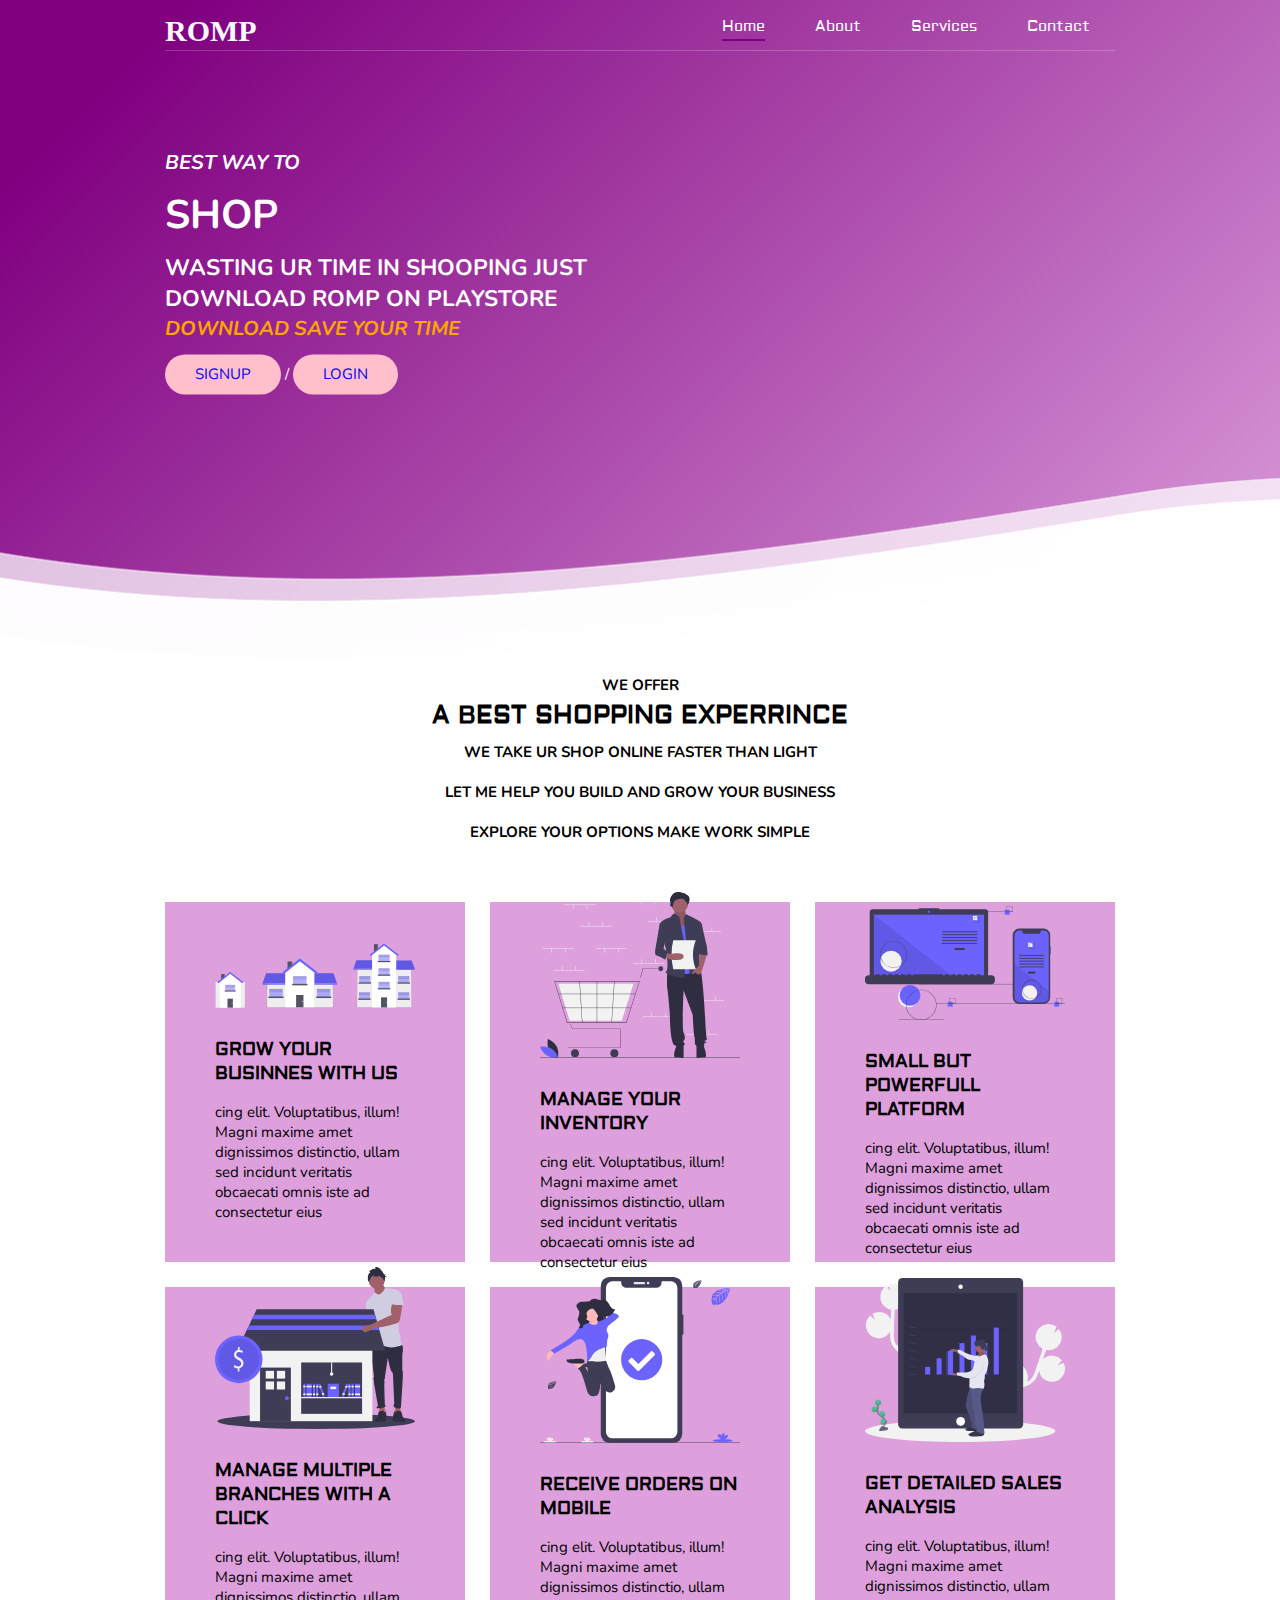
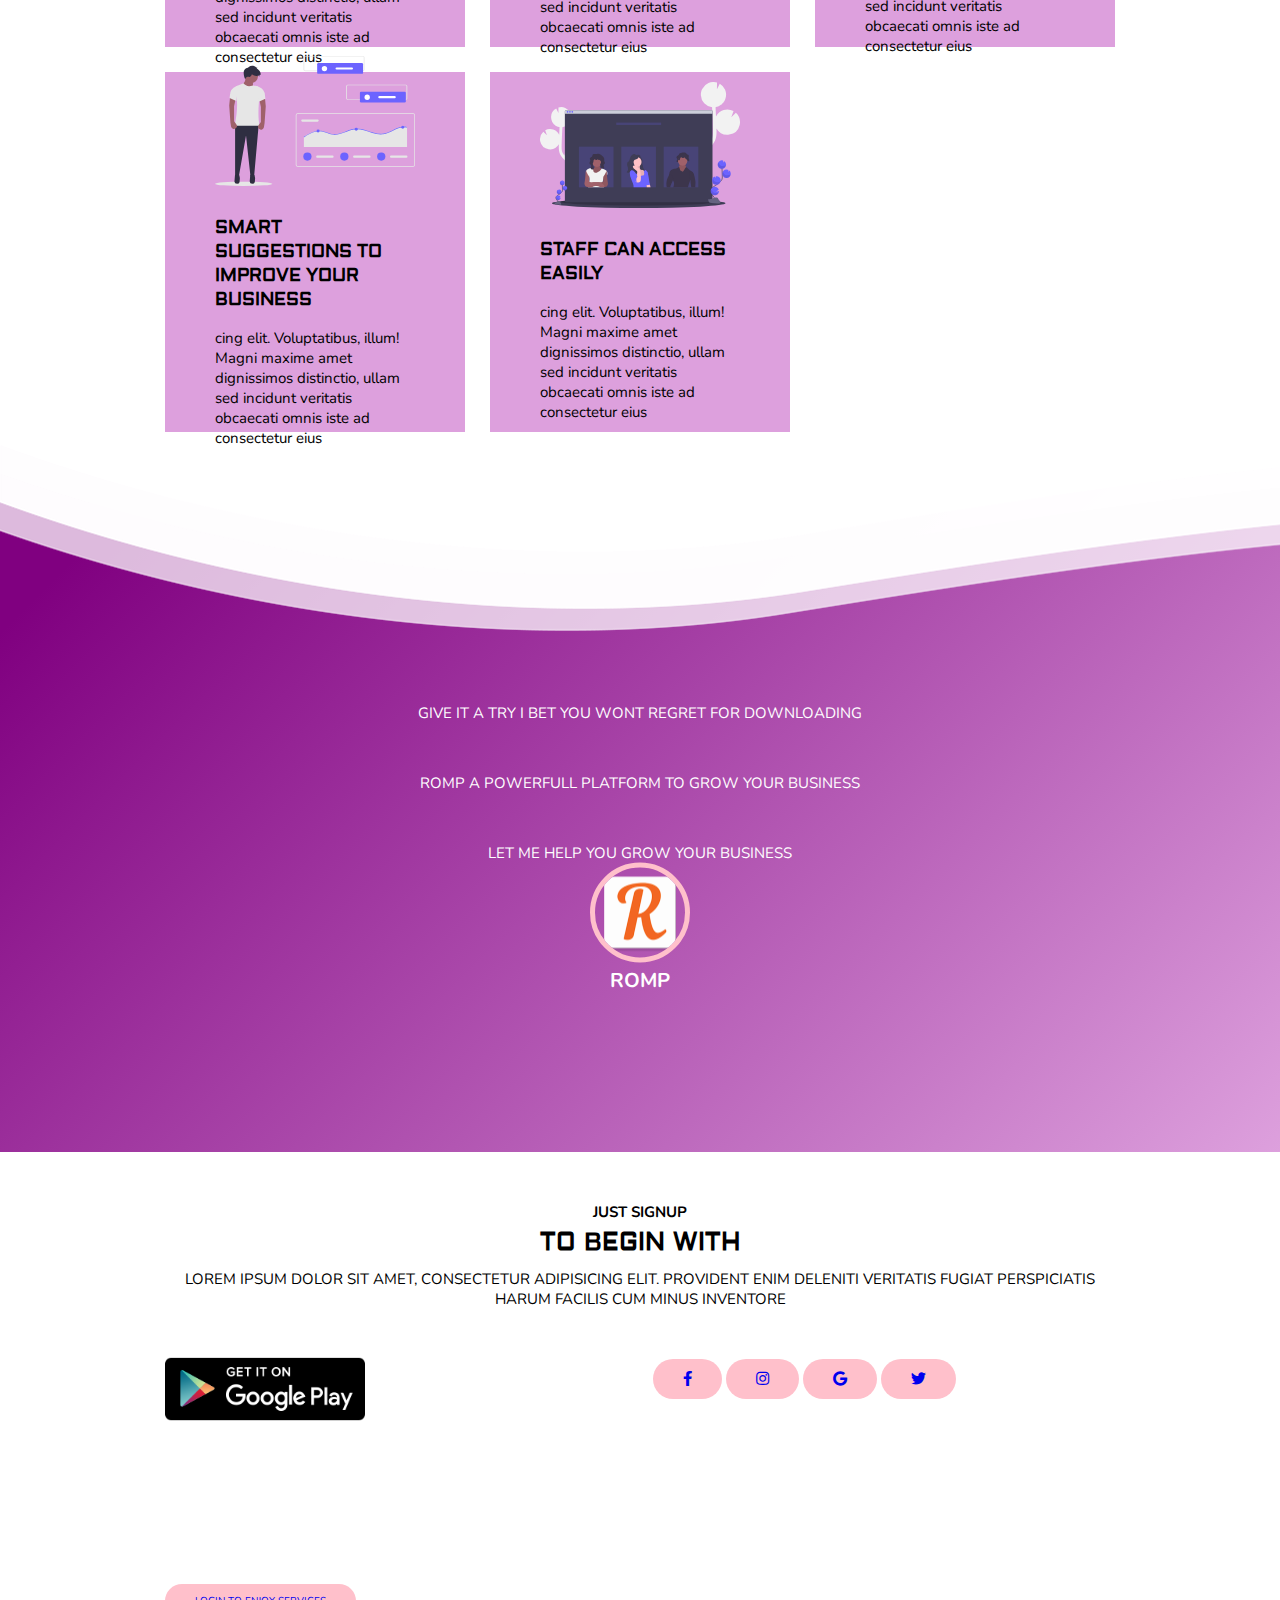
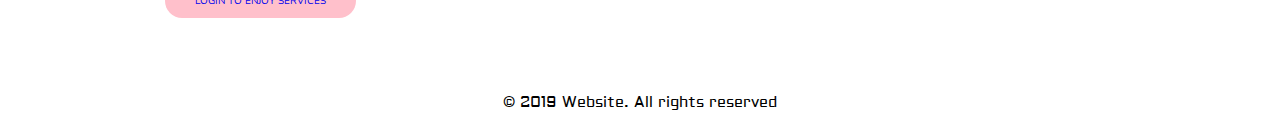
==== index.html @ 6a918bd6 "Add files via upload" ====
<!doctype html>
<html lang="en">
<head>
    <meta charset="UTF-8">
    <meta name="viewport"
          content="width=device-width, user-scalable=no, initial-scale=1.0, maximum-scale=1.0, minimum-scale=1.0">
    <meta http-equiv="X-UA-Compatible" content="ie=edge">
    <title>shop</title>
    <!--Ion Icons-->
    <link href="https://unpkg.com/ionicons@4.5.10-0/dist/css/ionicons.min.css" rel="stylesheet">
    <!--Google Fonts-->
    <link href="https://fonts.googleapis.com/css?family=Nunito&display=swap" rel="stylesheet">
    <link href="https://fonts.googleapis.com/css?family=Aldrich&display=swap" rel="stylesheet">
    <!--Our own stylesheet-->
    <link rel="stylesheet" href="index.css">
    <link rel="stylesheet" href="https://use.fontawesome.com/releases/v5.4.1/css/all.css">
</head>
<body>
    <header>
        <div class="container">
            <nav>
                <div class="nav-brand">
                    <a href="index.html">
                        <img src="./image" alt="">
                    </a>
                    <h1>
                        ROMP
                    </h1>
                </div>
                <div class="menu-icons open">
                    <i class="icon ion-md-menu"></i>
                </div>
                <ul class="nav-list">
                    <div class="menu-icons close">
                        <i class="icon ion-md-close"></i>
                    </div>
                    <li class="nav-item">
                        <a href="index.html" class="nav-link current">Home</a>
                    </li>
                    <li class="nav-item">
                        <a href="#" class="nav-link">About</a>
                    </li>
                    <li class="nav-item">
                        <a href="#" class="nav-link">Services</a>
                    </li>
                    <li class="nav-item">
                        <a href="#" class="nav-link">Contact</a>
                    </li>
                </ul>
            </nav>
        </div>
    </header>
    <main>
        <section class="section">
            <div class="container">
                <div class="main-message">
                    <h3>Best Way to</h3>
                    <h1>Shop</h1>
                    <p>
                       <h2>Wasting ur time in shooping
                        Just download Romp on playstore</h2> 
                        <h3><a class="link" href="https://play.google.com/store/apps/developer?id=VamsiMos" class="a">Download save your time </a></h3>
                    </p>
                    <div class="cta">
                        <a href="#" class="btn">Signup</a> <span>&#47;</span>

                        <a href="#" class="btn">LOGIN</a>
                    </div>
                </div>
            </div>
        </section>
        <section class="experience-outdoors">
            <div class="container">
                <div class="title-heading">
                    <h3>We Offer</h3>
                    <h1>A Best Shopping experrince</h1>
                    <h3>
                        <div>
                            We take ur shop online faster than light
                        </div><br>
                        <div>
                            Let Me Help You Build And Grow Your Business
                        </div><br>
                        <div>
                            Explore Your Options Make Work Simple
                        </div><br>
                    </h3>
                </div>
                <div class="activities-grid">
                    <div class="activities-grid-item star-gazing">
                        <img src="./images/grow business.svg" alt=""><br>
                        <h1>GROW YOUR BUSINNES WITH US</h1>
                        <p>
                            cing elit. Voluptatibus, illum! Magni maxime amet dignissimos distinctio, ullam sed incidunt veritatis obcaecati omnis iste ad consectetur eius
                        </p>
                    </div><div class="activities-grid-item star-gazing">
                        <img src="./images/inventory management.svg" alt=""><br>
                        <h1>MANAGE YOUR INVENTORY</h1>
                        <p>
                            cing elit. Voluptatibus, illum! Magni maxime amet dignissimos distinctio, ullam sed incidunt veritatis obcaecati omnis iste ad consectetur eius
                        </p>
                    </div>
                    <div class="activities-grid-item star-gazing">
                        <img src="./images/powerful platform.svg" alt=""><br>
                        <h1>SMALL BUT POWERFULL PLATFORM</h1>
                        <p>
                            cing elit. Voluptatibus, illum! Magni maxime amet dignissimos distinctio, ullam sed incidunt veritatis obcaecati omnis iste ad consectetur eius
                        </p>
                    </div>
                    <div class="activities-grid-item star-gazing">
                        <img src="./images/multiple branches.svg" alt=""><br>
                        <h1>MANAGE MULTIPLE BRANCHES WITH A CLICK</h1>
                        <p>
                            cing elit. Voluptatibus, illum! Magni maxime amet dignissimos distinctio, ullam sed incidunt veritatis obcaecati omnis iste ad consectetur eius
                        </p>
                    </div>
                    <div class="activities-grid-item star-gazing">
                        <img src="./images/receive orders.svg" alt=""><br>
                        <h1>RECEIVE ORDERS ON MOBILE</h1>
                        <p>
                            cing elit. Voluptatibus, illum! Magni maxime amet dignissimos distinctio, ullam sed incidunt veritatis obcaecati omnis iste ad consectetur eius
                        </p>
                    </div>
                    <div class="activities-grid-item star-gazing">
                        <img src="./images/sales analysis.svg" alt=""><br>
                        <h1>GET DETAILED SALES ANALYSIS</h1>
                        <p>
                            cing elit. Voluptatibus, illum! Magni maxime amet dignissimos distinctio, ullam sed incidunt veritatis obcaecati omnis iste ad consectetur eius
                        </p>
                    </div>
                    <div class="activities-grid-item star-gazing">
                        <img src="./images/smart suggestions.svg" alt=""><br>
                        <h1>SMART SUGGESTIONS TO IMPROVE YOUR BUSINESS</h1>
                        <p>
                            cing elit. Voluptatibus, illum! Magni maxime amet dignissimos distinctio, ullam sed incidunt veritatis obcaecati omnis iste ad consectetur eius
                        </p>
                    </div>
                    <div class="activities-grid-item star-gazing">
                        <img src="./images/staff access.svg" alt=""><br>
                        <h1>STAFF CAN ACCESS EASILY</h1>
                        <p>
                            cing elit. Voluptatibus, illum! Magni maxime amet dignissimos distinctio, ullam sed incidunt veritatis obcaecati omnis iste ad consectetur eius
                        </p>
                    </div>

                </div>
            </div>
        </section>
        <section class="created">
            <div class="container">
                <div class="create">
                    <div class="created-message">
                        <p>
                            give it a try i bet you wont regret for downloading
                        </p>
                        <i class="icon ion-md-quote"></i>
                    </div>
                    <div class="created-message">
                        <p>
                            Romp a powerfull platform to grow your business 
                        </p>
                        <i class="icon ion-md-quote"></i>
                    </div>
                    <div class="created-message">
                        <p>
                            let me help you grow your business
                        </p>
                        <i class="icon ion-md-quote"></i>
                    </div>
                    <div class="image">
                        <img src="./images/romp.jpg" alt="">
                        <h1>ROMP</h1>
                    </div>
                </div>
            </div>
        </section>
        <section class="start">
            <div class="container">
                <div class="title-heading">
                    <h3>Just SignUp</h3>
                    <h1>To Begin With</h1>
                    <p>
                        Lorem ipsum dolor sit amet, consectetur adipisicing elit. Provident enim deleniti veritatis fugiat perspiciatis harum facilis cum minus inventore 
                    </p>
                </div>
                <div class="start-grid">
                    <div class="start-grid-item">
                        <p>
                           <a href="https://play.google.com/store/apps/developer?id=VamsiMos">  <img class="play" src="./images/dhe2.png" alt=""> </a>
                        </p>
                    </div>
                    <div class="start-grid-item">
                        <p>
                        <a class="btn" href="https://www.facebook.com/vamsi.mosalakanti">
                        <i class="fab fa-facebook-f" ></i>
                        </a>
                        <a class="btn" href="#">
                            <i class="fab fa-instagram" ></i>
                        </a>
                        <a class="btn" href="#">
                            <i class="fab fa-google" ></i>
                        </a>
                        <a class="btn" href="#">
                            <i class="fab fa-twitter" ></i>
                        </a>
                        </p>
                    </div>   
                </div>
                <a href="#" class="btn">Login To Enjoy Services</a>
            </div>
        </section>
    </main>
    <footer>
        <p>&copy; 2019 Website. All rights reserved</p>
        <script type="text/javascript" src="./scripts.js"></script>
    </body>
</html>
---- index.css ----
*,
*::before,
*::after{
    margin: 0;
    padding: 0;
    box-sizing: border-box;
}
html{
    font-family: 'Nunito',sans-serif;
    font-size: 10px;
    box-sizing: border-box;
}
a{
    text-decoration: none;
}
ul{
    list-style: none;
}
p{
    font-size:15px;
}

section{
    padding: 5rem 0;
}

header{
    width: 100%;
    height: 5rem;
    position: absolute;
    top:0;
    left: 0;
    z-index: 1;
}
.container{
    width: 100%;
    max-width: 98rem;
    margin:0 auto;
    padding: 0 1.5rem;
}
nav{
    width: 100%;
    display:flex;
    align-items: center;
    justify-content: space-between;
    padding: 3px o;
    border-bottom: 1px solid rgba(255,255,255,.2);
}
.nav-brand{
    width: 5rem;
    height: 5rem;
}
.nav-brand h1{
    font-family: 'google';
    font-size: 30px;
    color: ghostwhite;
}
img{
    width: 100%;
    max-width: 100%;
    height: auto;
}
.menu-icons i{
    font-size: 30px;
    color: ghostwhite;
    cursor: pointer;
}
.close i{
    color: whitesmoke;
}
.nav-list{
    width: 20rem;
    height: 40vh;
    background-color:rgb(238, 90, 90);
    position: fixed;
    top: 0;
    right: -26rem;
    display: flex;
    flex-direction: column;
    align-items: center;
    justify-content:center;
    z-index: 1500;
    transition: all 650ms ease-in-out;
    border-radius: 10px;
}
.close{
    position :absolute;
    top: 10px;
    left: 15px;
}
.nav-list.active{
    right: 0;

}
.nav-item{
    margin: 15px 0;
}
.nav-list{
    font-size: 20px;
    text-transform:capitalize;
    font-family:'Aldrich',sans-serif;
    color: lightslategray;
}
.nav-list a{
    color:white
}
.section{
    width: 100%;
    height: 80vh;
    background: linear-gradient(135deg,purple 10%,plum
    100%);
    background-size: cover;
    position: relative;
}
.section::before{
    content: "";
    position: absolute;
    left: 0;
    bottom:-3px;
    width: 100%;
    height: 4.8rem;
    background: url("images/wave-small.png") center no-repeat;
    background-size: cover;
}
.main-message{
    max-width: 100%;
    max-width: 56rem;
    color: white;
    text-transform: uppercase;
    transform: translateY(20%);
    font-size: 15px;
}
.main-message h3{
    font-size: 20px;
    font-style: oblique;
    line-height: 30px;
}
.main-message h1{
    font-family: 'aldrich' sans-serif;
    margin: 1rem 0;
    font-size: 4rem;
}
.main-message p{
    text-transform: uppercase;
    font-family: 'aldrich';
}
.btn{
    background-color: pink;
    border-radius: 20px;
    display: inline-block;
    margin-top: 10px;
    padding: 10px 30px;
    text-transform: uppercase;
    transition: transform 100ms ease-in-out;
    cursor: pointer;
}
.btn:hover{
    background-color: plum;
}
.experience-outdoors{
    padding: 0px;
}
.title-heading{
    text-align: center;
    text-transform: uppercase;
    margin-bottom:40px ;
}
.title-heading h3{
    font-size: 15px;
}
.title-heading h1{
    font-family: 'Aldrich',sans-serif;
    font-size: 20px;
    margin: .5rem 0 1rem;
}
.activities-grid{
    display: grid;
    grid-template-columns: repeat(auto-fit,minmax(25rem,1fr));
    grid-gap:2.5rem;
    
}
.activities-grid-item{
    height: 36rem;
    padding: 5rem;
    position: relative;
    display: flex;
    color:black;
    flex-direction: column;
    justify-content: center;
    cursor: pointer;
    z-index:1;
}
.activities-grid-item::before{
    content: "";
    position: absolute;
    top: 0;
    left: 0;
    width: 100%;
    background: linear-gradient(plum);
    height: 100%;
    z-index: -1;
}
.grow{
    background:url("images/grow\ business.svg") center no-repeat;
}

.activities-grid-item i{
    font-size: 4rem;
    color: white;
}
.activities-grid-item h1{
    font-family:'Aldrich',sans-serif;
    font-size: 18px;
    text-transform:uppercase;
    margin: 1.6rem 0;
}

.created{
    width: 100%;
    height: 80vh;
    color: black;
    text-transform: uppercase;
    background:linear-gradient(135deg,purple 10%,plum
    100%);
    background-size: cover;
    position: relative;
    
}
.created::before{
    content: "";
    position: absolute;
    top: -3px;
    left:0;
    width: 100%;
    height: 4.8em;
    background: url("images/wave-small-reversed.png") center no-repeat;
    background-size: cover;
}
.create{
    width: 100%;
    color: white;
    top: 55%;
    left: 50%;
    transform: translate(50% 50%);
    text-align: center;
}
.created-message{
    padding: 0 1.5rem;
    padding-top: 5rem
}
.image img{
    width: 10rem;
    height: 10rem;
    border-radius: 100%;
    border: 5px solid pink;
}
.start-grid{
    display: grid;
    grid-template-columns: repeat(auto-fit,minmax(25rem,1fr));
    grid-gap:2.5rem;
    margin-bottom:2rem;
}
footer{
    padding:25px  0;
    text-align: center;
    font-family: 'Aldrich',sans-serif;
}
.link{
    color:orange;

}
.play{
    width: 20rem;
    position: relative;
    top: -60px;
}
@media screen and (min-width:350px){
    .main-message{
        transform: translateY(40%);
    }

}
@media screen and (min-width:470px){
    .section::before{
        height: 9.4rem;
        background: url("images/wave-medium.png") center no-repeat;
        background-size: cover;
    }
    .created::before{
        height: 9.4rem;
        background: url("images/wave-medium-reversed.png") center no-repeat;
        background-size: cover;
    }
    .create{
        transform: translateY(20%);
    }
}

@media screen and (min-width:700px){
    header{
        height: 7rem;
    }
    .nav-brand{
        width: 4rem;
    }
    .nav-list{
        width: initial;
        height: initial;
        background-color: transparent;
        position: initial;
        top: initial;
        right: initial;
        flex-direction: row;
        transition: initial;
    }
    .menu-icons{
        display: none;
    }
    .nav-item{
        margin:0 2.5rem;
    }
    .nav-link{
        color: white;
        position: relative;
        font-size: 1.5rem;
    }
    .current{
        color: purple;
    }
    .nav-link::before,
    .current::before{
        content: "";
        position: absolute;
        bottom: -.5rem;
        background-color: purple;
        width: 100%;
        height: 2px;
        transform: scaleX(0);
        transform-origin: left;
        transition:transform 650ms;
    }
    .current::before{
        transform: scaleX(1);
    }
    .nav-link:hover::before{
        transform: scaleX(1);
    }
    .section{
        height: 65vh;
    }
    .title-heading h1{
        font-size: 2.5rem;
    }
    .create{
        transform: translateY(30%);
    }
}
@media screen and (min-width:950px){
    .section::before{
        height: 22.7rem;
        background: url("images/wave-large.png");
        background-size: cover;
    }
    .created::before{
        height: 22.7rem;
        background: url("images/wave-large-reversed.png");
        background-size: cover;
    }
    
    .create{
        transform: translateY(50%);
    }
}
@media screen and (min-width:1200px){
    .section{
        height: 75vh;
    }

}
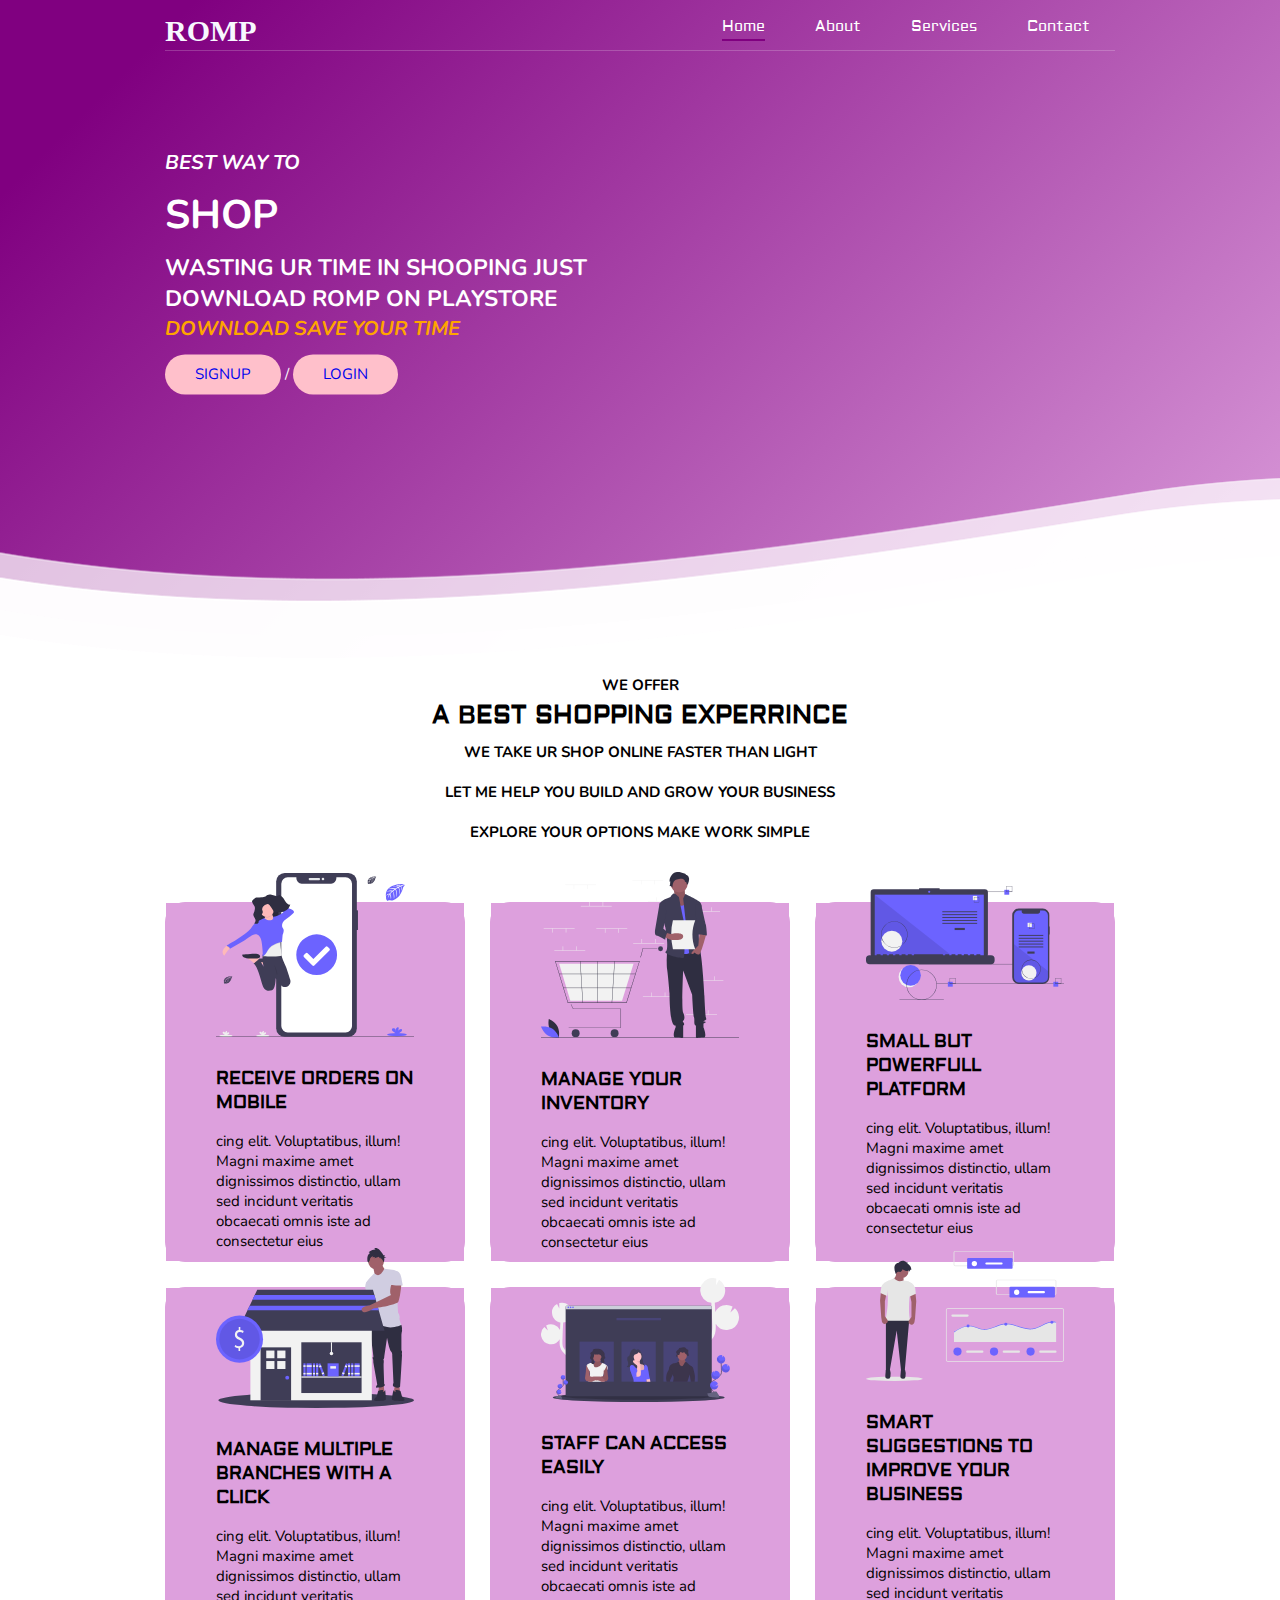
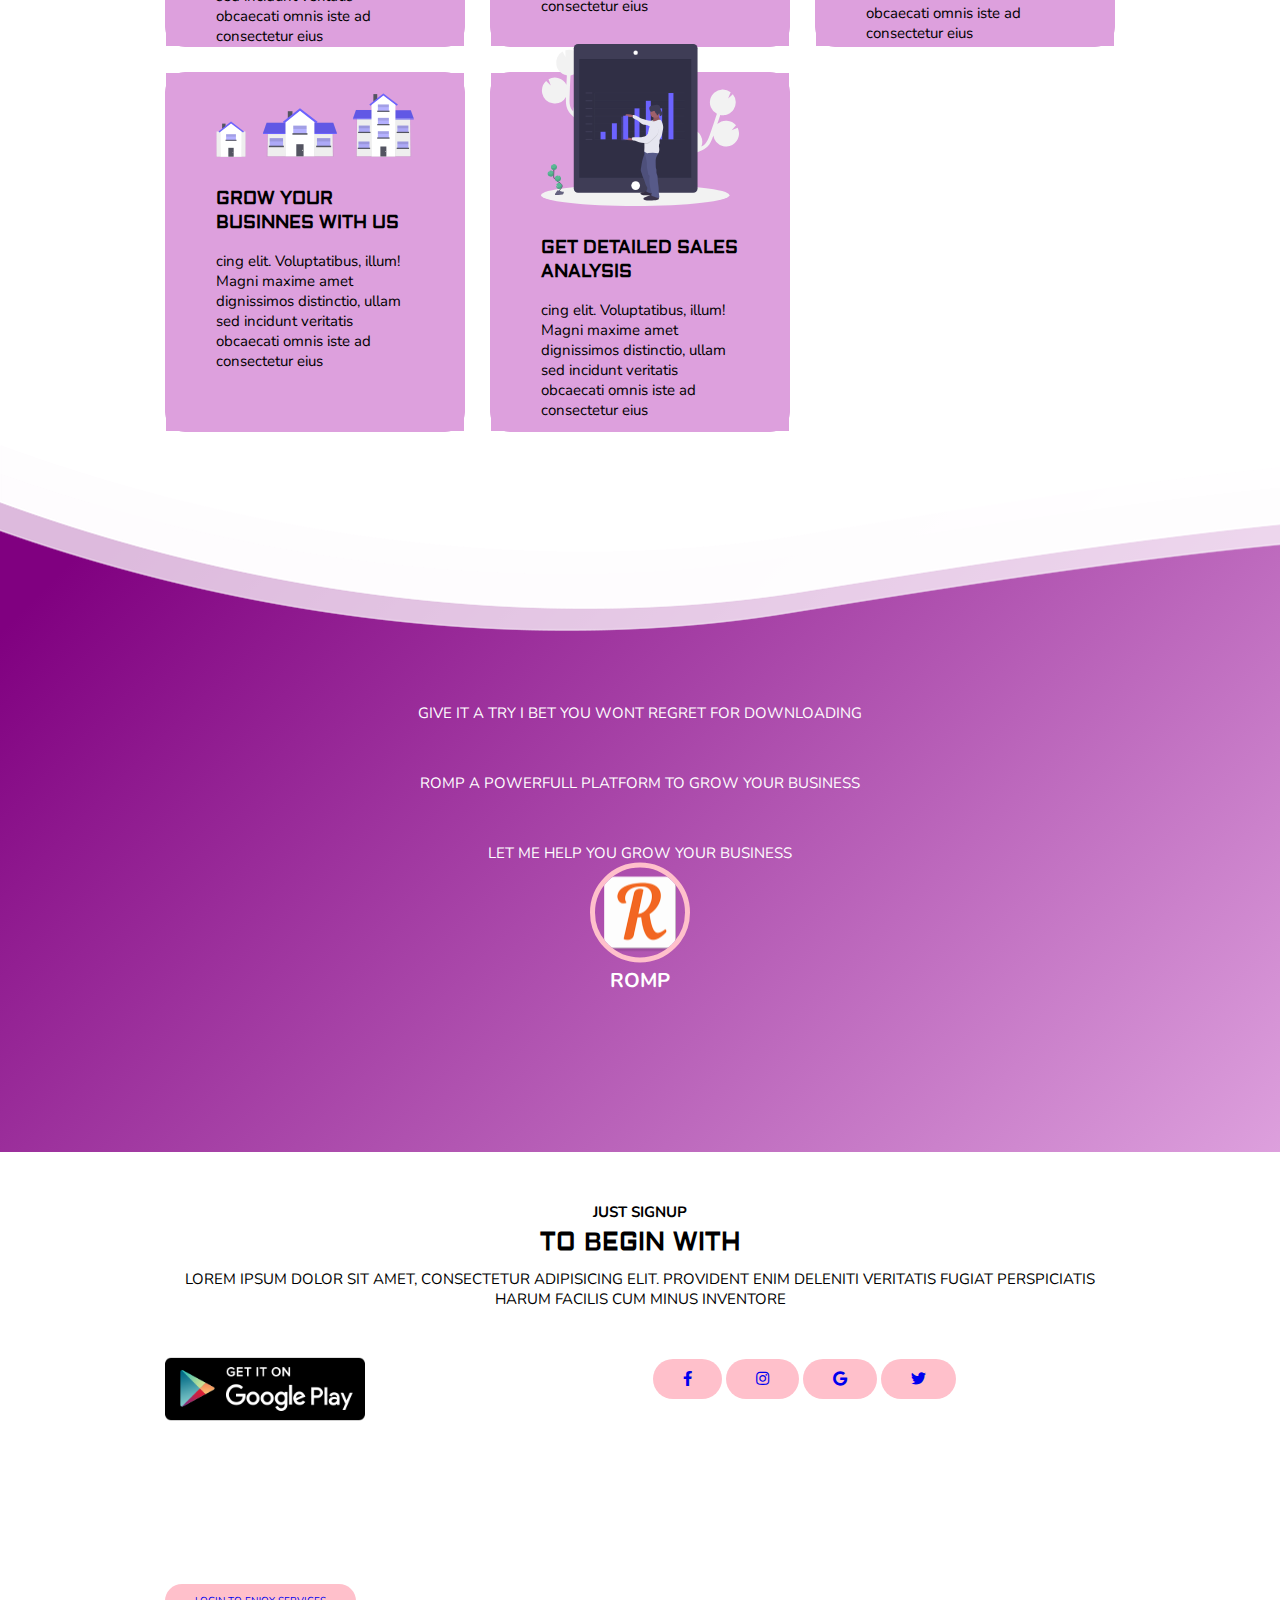
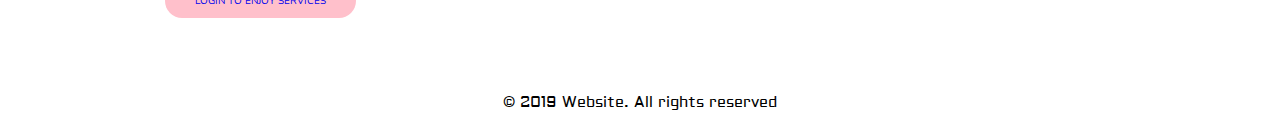
==== commit fb0c2f1b: "Update index.html" ====
--- a/index.html
+++ b/index.html
@@ -88,56 +88,59 @@
                 </div>
                 <div class="activities-grid">
                     <div class="activities-grid-item star-gazing">
+                        <img src="./images/receive orders.svg" alt=""><br>
+                        <h1>RECEIVE ORDERS ON MOBILE</h1>
+                        <p>
+                            cing elit. Voluptatibus, illum! Magni maxime amet dignissimos distinctio, ullam sed incidunt veritatis obcaecati omnis iste ad consectetur eius
+                        </p>
+                    </div>
+                    
+                    <div class="activities-grid-item star-gazing">
+                        <img src="./images/inventory management.svg" alt=""><br>
+                        <h1>MANAGE YOUR INVENTORY</h1>
+                        <p>
+                            cing elit. Voluptatibus, illum! Magni maxime amet dignissimos distinctio, ullam sed incidunt veritatis obcaecati omnis iste ad consectetur eius
+                        </p>
+                    </div>
+                    <div class="activities-grid-item star-gazing">
+                        <img src="./images/powerful platform.svg" alt=""><br>
+                        <h1>SMALL BUT POWERFULL PLATFORM</h1>
+                        <p>
+                            cing elit. Voluptatibus, illum! Magni maxime amet dignissimos distinctio, ullam sed incidunt veritatis obcaecati omnis iste ad consectetur eius
+                        </p>
+                    </div>
+                    <div class="activities-grid-item star-gazing">
+                        <img src="./images/multiple branches.svg" alt=""><br>
+                        <h1>MANAGE MULTIPLE BRANCHES WITH A CLICK</h1>
+                        <p>
+                            cing elit. Voluptatibus, illum! Magni maxime amet dignissimos distinctio, ullam sed incidunt veritatis obcaecati omnis iste ad consectetur eius
+                        </p>
+                    </div>
+                    <div class="activities-grid-item star-gazing">
+                        <img src="./images/staff access.svg" alt=""><br>
+                        <h1>STAFF CAN ACCESS EASILY</h1>
+                        <p>
+                            cing elit. Voluptatibus, illum! Magni maxime amet dignissimos distinctio, ullam sed incidunt veritatis obcaecati omnis iste ad consectetur eius
+                        </p>
+                    </div>
+                    
+                    <div class="activities-grid-item star-gazing">
+                        <img src="./images/smart suggestions.svg" alt=""><br>
+                        <h1>SMART SUGGESTIONS TO IMPROVE YOUR BUSINESS</h1>
+                        <p>
+                            cing elit. Voluptatibus, illum! Magni maxime amet dignissimos distinctio, ullam sed incidunt veritatis obcaecati omnis iste ad consectetur eius
+                        </p>
+                    </div>
+                    <div class="activities-grid-item star-gazing">
                         <img src="./images/grow business.svg" alt=""><br>
                         <h1>GROW YOUR BUSINNES WITH US</h1>
                         <p>
                             cing elit. Voluptatibus, illum! Magni maxime amet dignissimos distinctio, ullam sed incidunt veritatis obcaecati omnis iste ad consectetur eius
                         </p>
-                    </div><div class="activities-grid-item star-gazing">
-                        <img src="./images/inventory management.svg" alt=""><br>
-                        <h1>MANAGE YOUR INVENTORY</h1>
-                        <p>
-                            cing elit. Voluptatibus, illum! Magni maxime amet dignissimos distinctio, ullam sed incidunt veritatis obcaecati omnis iste ad consectetur eius
-                        </p>
-                    </div>
-                    <div class="activities-grid-item star-gazing">
-                        <img src="./images/powerful platform.svg" alt=""><br>
-                        <h1>SMALL BUT POWERFULL PLATFORM</h1>
-                        <p>
-                            cing elit. Voluptatibus, illum! Magni maxime amet dignissimos distinctio, ullam sed incidunt veritatis obcaecati omnis iste ad consectetur eius
-                        </p>
-                    </div>
-                    <div class="activities-grid-item star-gazing">
-                        <img src="./images/multiple branches.svg" alt=""><br>
-                        <h1>MANAGE MULTIPLE BRANCHES WITH A CLICK</h1>
-                        <p>
-                            cing elit. Voluptatibus, illum! Magni maxime amet dignissimos distinctio, ullam sed incidunt veritatis obcaecati omnis iste ad consectetur eius
-                        </p>
-                    </div>
-                    <div class="activities-grid-item star-gazing">
-                        <img src="./images/receive orders.svg" alt=""><br>
-                        <h1>RECEIVE ORDERS ON MOBILE</h1>
-                        <p>
-                            cing elit. Voluptatibus, illum! Magni maxime amet dignissimos distinctio, ullam sed incidunt veritatis obcaecati omnis iste ad consectetur eius
-                        </p>
                     </div>
                     <div class="activities-grid-item star-gazing">
                         <img src="./images/sales analysis.svg" alt=""><br>
                         <h1>GET DETAILED SALES ANALYSIS</h1>
-                        <p>
-                            cing elit. Voluptatibus, illum! Magni maxime amet dignissimos distinctio, ullam sed incidunt veritatis obcaecati omnis iste ad consectetur eius
-                        </p>
-                    </div>
-                    <div class="activities-grid-item star-gazing">
-                        <img src="./images/smart suggestions.svg" alt=""><br>
-                        <h1>SMART SUGGESTIONS TO IMPROVE YOUR BUSINESS</h1>
-                        <p>
-                            cing elit. Voluptatibus, illum! Magni maxime amet dignissimos distinctio, ullam sed incidunt veritatis obcaecati omnis iste ad consectetur eius
-                        </p>
-                    </div>
-                    <div class="activities-grid-item star-gazing">
-                        <img src="./images/staff access.svg" alt=""><br>
-                        <h1>STAFF CAN ACCESS EASILY</h1>
                         <p>
                             cing elit. Voluptatibus, illum! Magni maxime amet dignissimos distinctio, ullam sed incidunt veritatis obcaecati omnis iste ad consectetur eius
                         </p>
@@ -214,4 +217,4 @@
         <p>&copy; 2019 Website. All rights reserved</p>
         <script type="text/javascript" src="./scripts.js"></script>
     </body>
-</html>+</html>
--- a/index.css
+++ b/index.css
@@ -215,6 +215,9 @@
     text-transform:uppercase;
     margin: 1.6rem 0;
 }
+.activities-grid-item p{
+    padding-bottom: 40px;
+}
 
 .created{
     width: 100%;
@@ -371,10 +374,19 @@
     .create{
         transform: translateY(50%);
     }
+    .activities-grid-item{
+        border: plum 1px solid;
+        border-radius: 20px;
+
+    }
 }
 @media screen and (min-width:1200px){
     .section{
         height: 75vh;
     }
-
-}+    .activities-grid-item{
+        border: plum 1px solid;
+        border-radius: 20px;
+        
+    }
+}
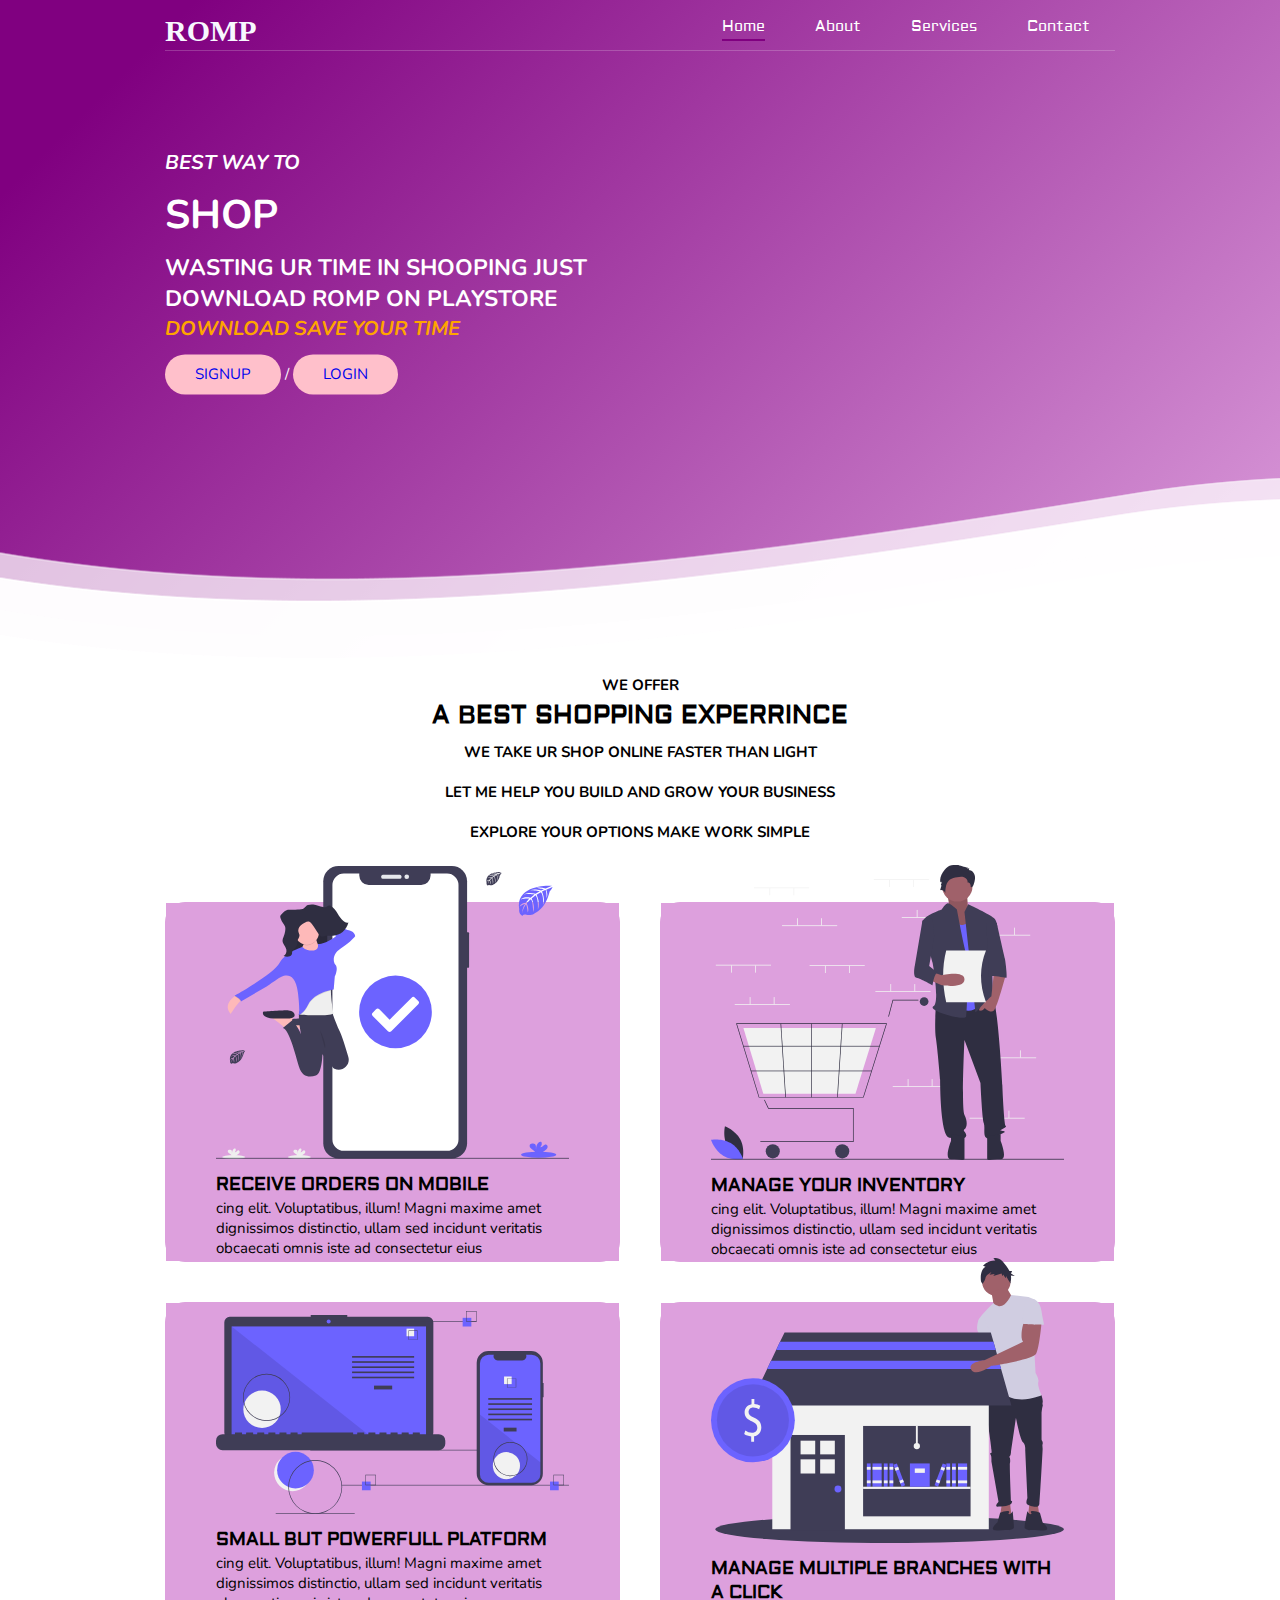
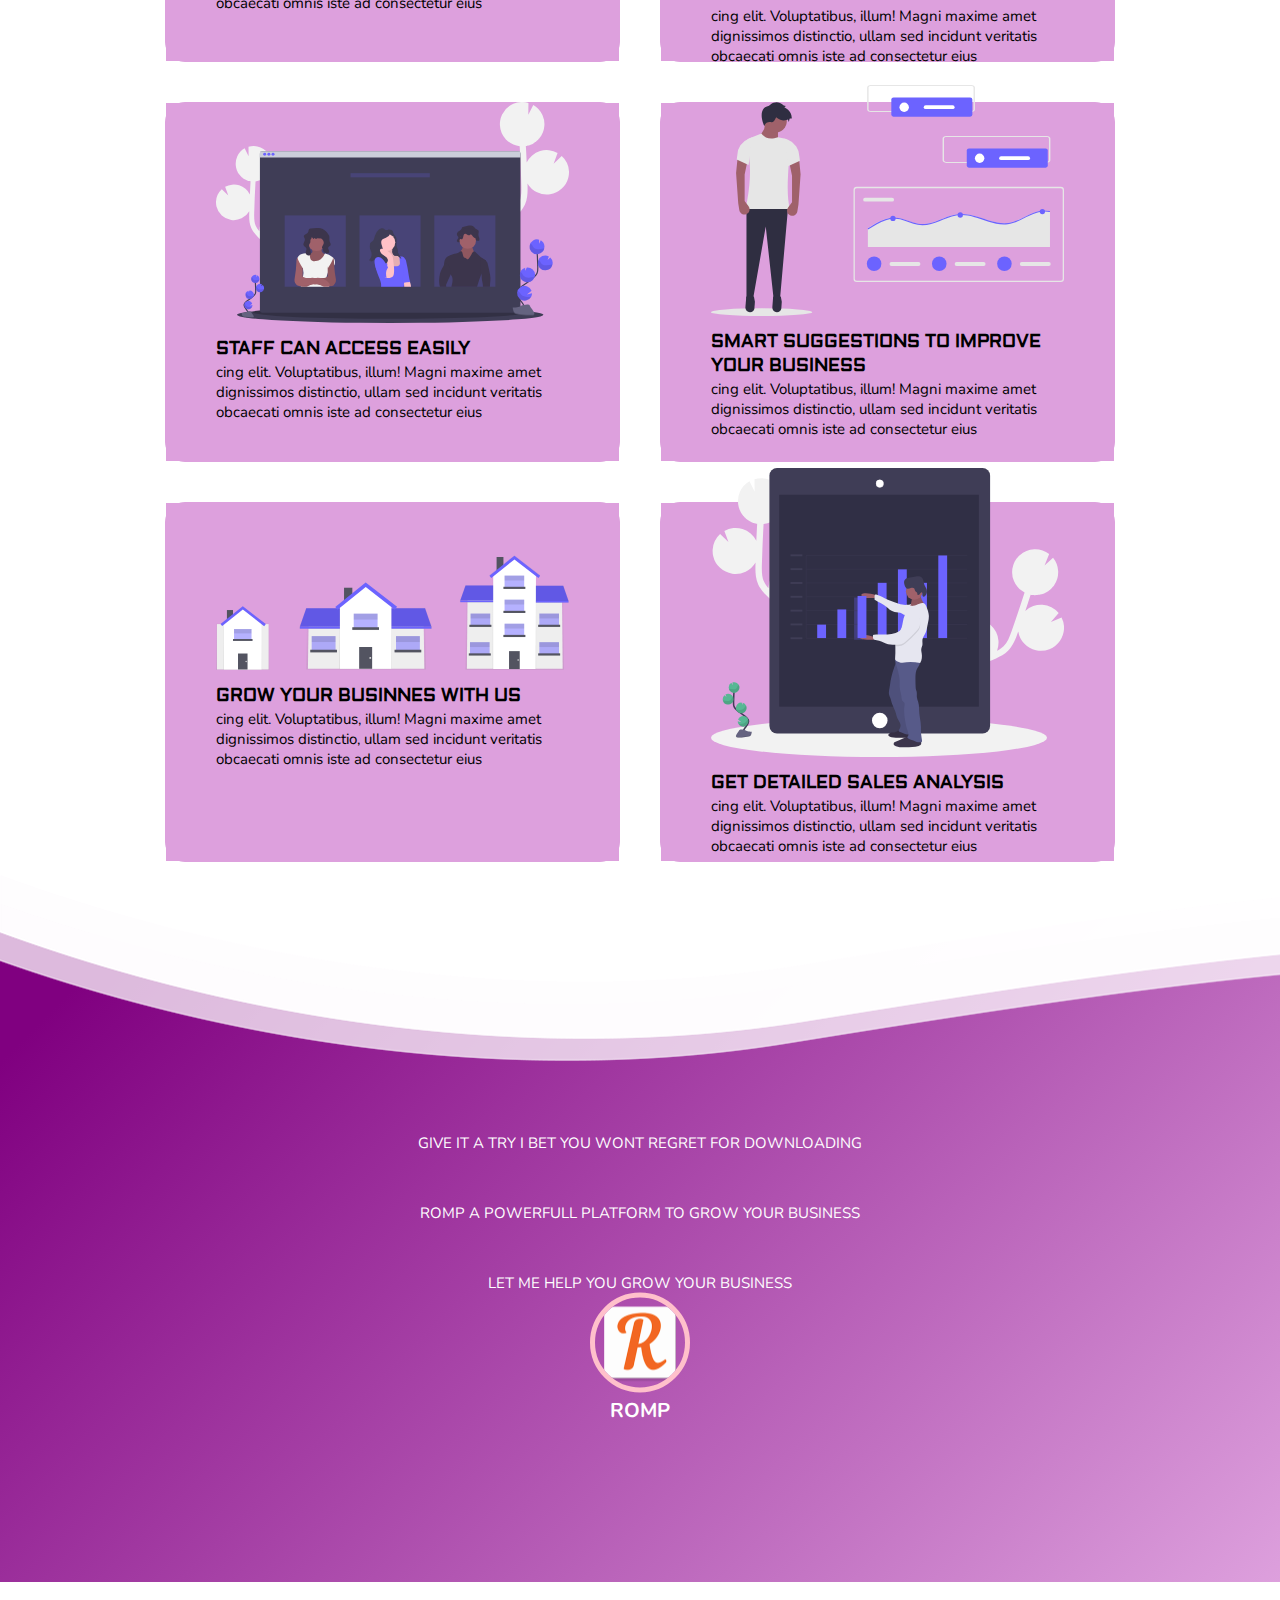
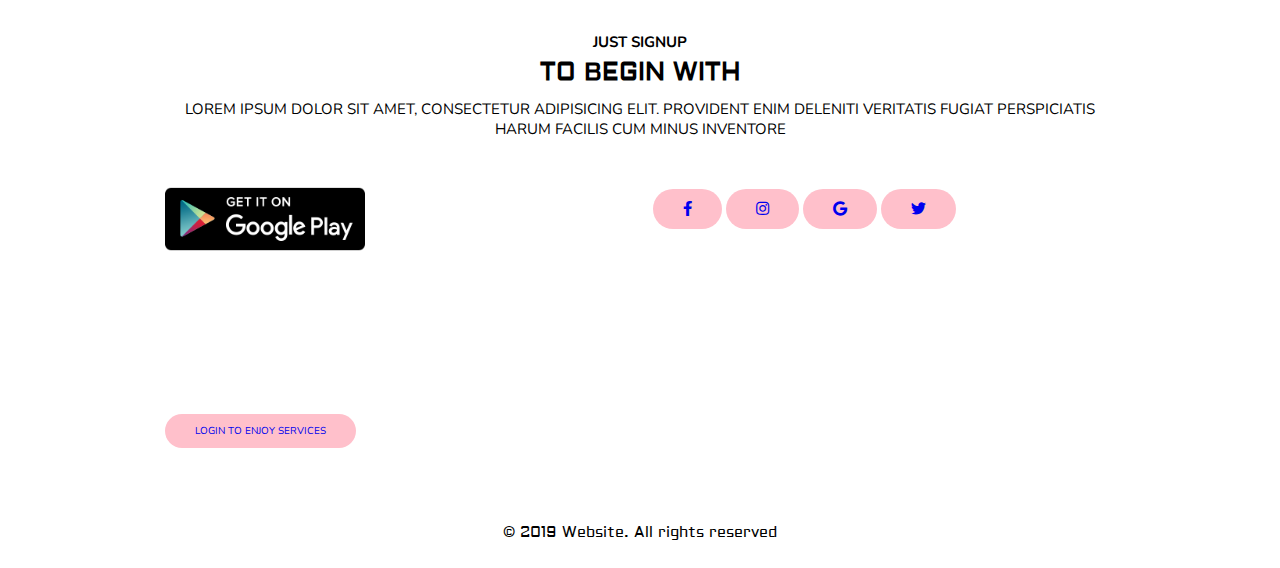
==== commit 77bcbffa: "Update index.html" ====
--- a/index.html
+++ b/index.html
@@ -1,6 +1,7 @@
 <!doctype html>
 <html lang="en">
 <head>
+    <script data-ad-client="ca-pub-8167800202636643" async src="https://pagead2.googlesyndication.com/pagead/js/adsbygoogle.js"></script>
     <meta charset="UTF-8">
     <meta name="viewport"
           content="width=device-width, user-scalable=no, initial-scale=1.0, maximum-scale=1.0, minimum-scale=1.0">
--- a/index.css
+++ b/index.css
@@ -379,6 +379,17 @@
         border-radius: 20px;
 
     }
+    .activities-grid{
+        display: grid;
+        grid-template-columns: repeat(auto-fit,minmax(35rem,1fr));
+        grid-gap:4rem;
+    }
+    .activities-grid-item p{
+        margin-top: -15px;
+    }
+    .activities-grid-item h1{
+        margin-top: 0px;
+    }
 }
 @media screen and (min-width:1200px){
     .section{
@@ -389,4 +400,15 @@
         border-radius: 20px;
         
     }
-}
+    .activities-grid{
+        display: grid;
+        grid-template-columns: repeat(auto-fit,minmax(35rem,1fr));
+        grid-gap:4rem;
+    }
+    .activities-grid-item p{
+        margin-top: -15px;
+    }
+    .activities-grid-item h1{
+        margin-top: 0px;
+    }
+}
